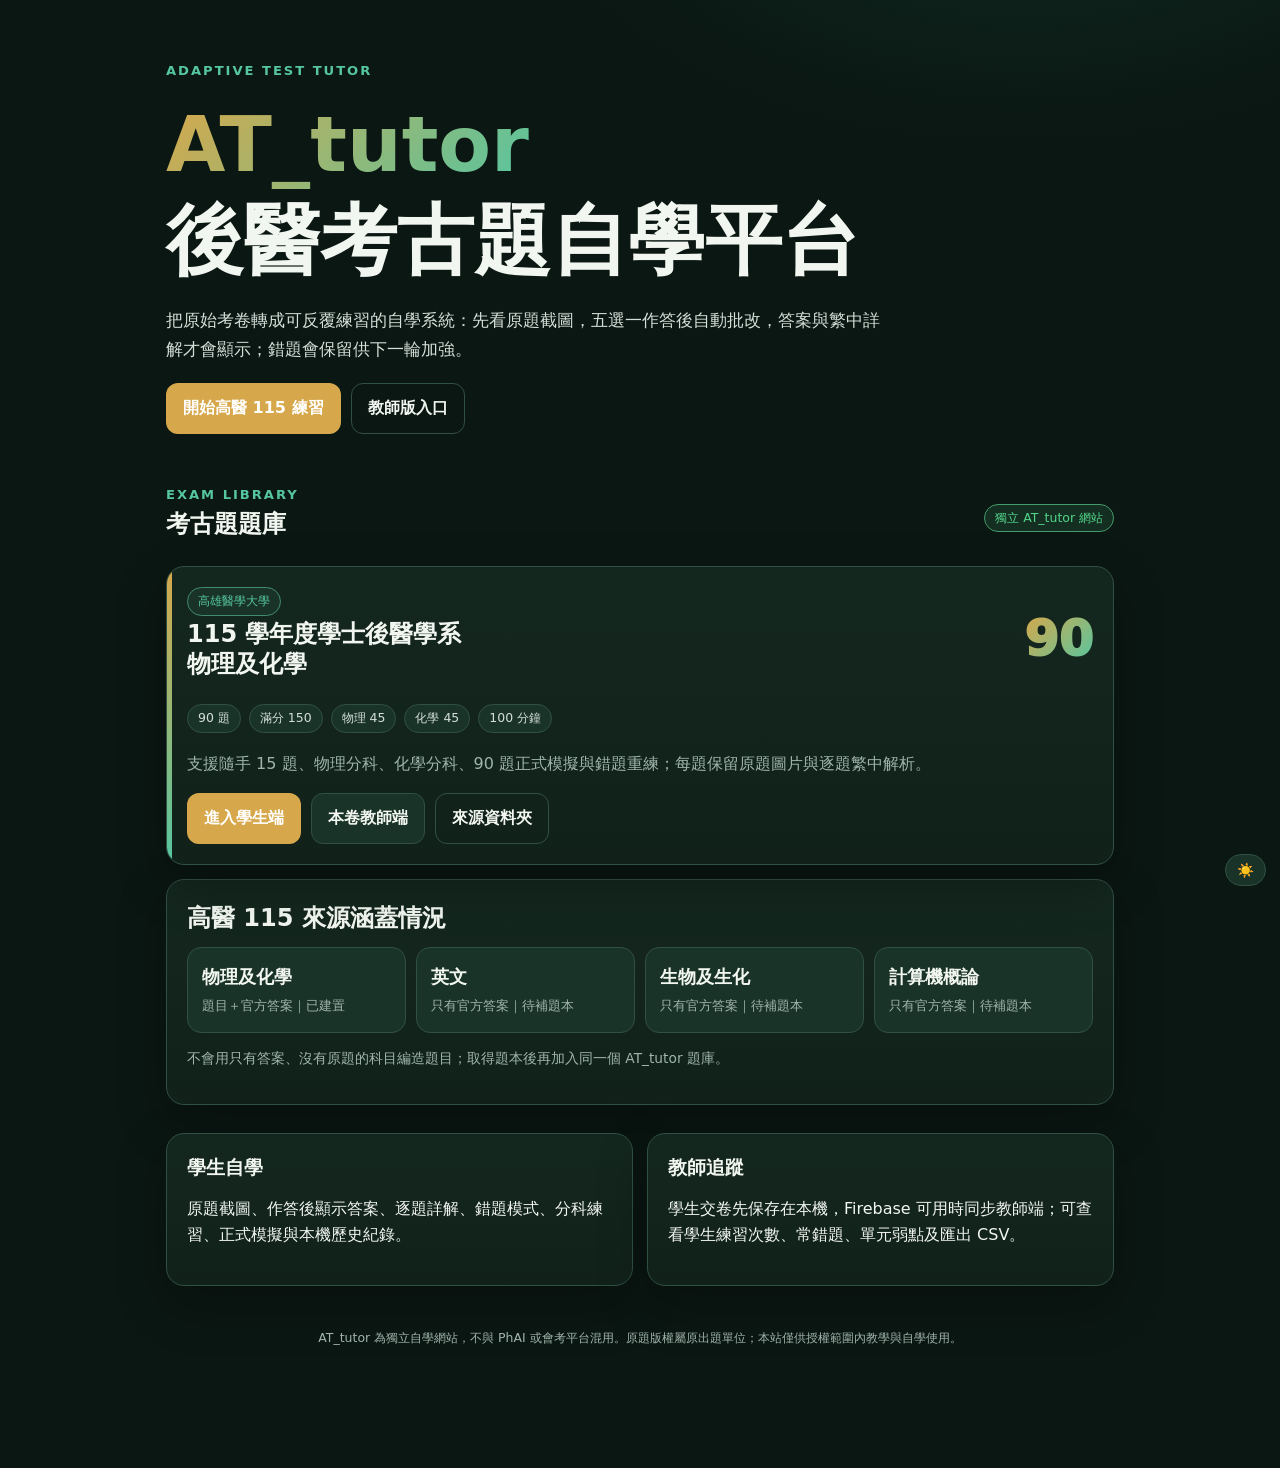
==== index.html @ 1be7ad7a "feat: launch AT_tutor KMU post-baccalaureate medicine quiz" ====
<!doctype html>
<html lang="zh-Hant">
<head>
<meta charset="utf-8">
<meta name="viewport" content="width=device-width,initial-scale=1,viewport-fit=cover">
<meta name="theme-color" content="#12261f">
<title>AT_tutor｜後醫考古題自學平台</title>
<meta name="description" content="AT_tutor 後醫考古題自學平台：原題截圖、五選一自動批改、逐題詳解、錯題練習與教師版統計。">
<link rel="stylesheet" href="shared/style.css">
<style>
.hero{padding:42px 0 22px}.eyebrow{letter-spacing:.15em;text-transform:uppercase;color:var(--accent2);font-weight:900;font-size:.82rem}.hero h1{font-size:clamp(2.2rem,7vw,4.8rem);max-width:820px;margin:.2em 0}.hero h1 span{background:linear-gradient(135deg,var(--accent),var(--accent2));-webkit-background-clip:text;background-clip:text;color:transparent}.hero p{max-width:720px;color:var(--soft);font-size:1.08rem}.hero-actions{display:flex;gap:10px;flex-wrap:wrap;margin-top:20px}.catalog{margin-top:28px}.exam-card{position:relative;overflow:hidden}.exam-card:before{content:"";position:absolute;inset:0 auto 0 0;width:5px;background:linear-gradient(var(--accent),var(--accent2))}.exam-meta{display:flex;gap:8px;flex-wrap:wrap;margin:12px 0 18px}.subject-grid{display:grid;grid-template-columns:repeat(4,1fr);gap:10px}.subject-grid>div{border:1px solid var(--line);border-radius:14px;padding:14px;background:var(--card2)}.subject-grid b{display:block;font-size:1.15rem}.subject-grid span{color:var(--muted);font-size:.82rem}@media(max-width:720px){.subject-grid{grid-template-columns:repeat(2,1fr)}}
</style>
</head>
<body>
<main class="wrap">
  <header class="hero">
    <div class="eyebrow">Adaptive Test Tutor</div>
    <h1><span>AT_tutor</span><br>後醫考古題自學平台</h1>
    <p>把原始考卷轉成可反覆練習的自學系統：先看原題截圖，五選一作答後自動批改，答案與繁中詳解才會顯示；錯題會保留供下一輪加強。</p>
    <div class="hero-actions">
      <a class="btn primary" href="exams/kmu-115-physchem/">開始高醫 115 練習</a>
      <a class="btn ghost" href="teacher.html">教師版入口</a>
    </div>
  </header>

  <section class="catalog">
    <div class="spread"><div><div class="eyebrow">Exam Library</div><h2>考古題題庫</h2></div><span class="chip good">獨立 AT_tutor 網站</span></div>
    <article class="card exam-card">
      <div class="spread"><div><span class="chip unit">高雄醫學大學</span><h2>115 學年度學士後醫學系<br>物理及化學</h2></div><div class="score">90</div></div>
      <div class="exam-meta"><span class="chip">90 題</span><span class="chip">滿分 150</span><span class="chip">物理 45</span><span class="chip">化學 45</span><span class="chip">100 分鐘</span></div>
      <p class="muted">支援隨手 15 題、物理分科、化學分科、90 題正式模擬與錯題重練；每題保留原題圖片與逐題繁中解析。</p>
      <div class="row"><a class="btn primary" href="exams/kmu-115-physchem/">進入學生端</a><a class="btn" href="exams/kmu-115-physchem/teacher.html">本卷教師端</a><a class="btn ghost" href="https://drive.google.com/drive/folders/1EG8uFQPnpE54WF2F9YGyZuThZXZ-NfF5" target="_blank" rel="noopener">來源資料夾</a></div>
    </article>
  </section>

  <section class="card">
    <h2>高醫 115 來源涵蓋情況</h2>
    <div class="subject-grid">
      <div><b>物理及化學</b><span>題目＋官方答案｜已建置</span></div>
      <div><b>英文</b><span>只有官方答案｜待補題本</span></div>
      <div><b>生物及生化</b><span>只有官方答案｜待補題本</span></div>
      <div><b>計算機概論</b><span>只有官方答案｜待補題本</span></div>
    </div>
    <p class="muted small">不會用只有答案、沒有原題的科目編造題目；取得題本後再加入同一個 AT_tutor 題庫。</p>
  </section>

  <section class="grid">
    <div class="card col-6"><h3>學生自學</h3><p>原題截圖、作答後顯示答案、逐題詳解、錯題模式、分科練習、正式模擬與本機歷史紀錄。</p></div>
    <div class="card col-6"><h3>教師追蹤</h3><p>學生交卷先保存在本機，Firebase 可用時同步教師端；可查看學生練習次數、常錯題、單元弱點及匯出 CSV。</p></div>
  </section>

  <footer class="foot">AT_tutor 為獨立自學網站，不與 PhAI 或會考平台混用。原題版權屬原出題單位；本站僅供授權範圍內教學與自學使用。</footer>
</main>
<button class="btn sm" id="themeToggle" aria-label="切換深淺色">☀️</button>
<script>(function(){const k='at_tutor_theme';const s=localStorage.getItem(k)||'dark';document.documentElement.dataset.theme=s;const b=document.getElementById('themeToggle');b.textContent=s==='light'?'🌙':'☀️';b.onclick=()=>{const n=document.documentElement.dataset.theme==='light'?'dark':'light';document.documentElement.dataset.theme=n;localStorage.setItem(k,n);b.textContent=n==='light'?'🌙':'☀️';};})();</script>
</body>
</html>
---- shared/style.css ----
/* AT_tutor shared style */
:root{
  color-scheme:dark;
  --bg:#0b1713;--bg2:#102a22;--card:#14271f;--card2:#1a3329;--line:#315044;
  --text:#f2f6f1;--muted:#9fb4aa;--soft:#d4dfd8;--accent:#d7a84b;--accent2:#55c6a1;
  --good:#54d68a;--bad:#ff6b62;--warn:#f2bd42;--shadow:0 18px 50px rgba(0,0,0,.28);
}
html[data-theme="light"]{
  color-scheme:light;--bg:#f7f4ec;--bg2:#e5f2ea;--card:#fffdf7;--card2:#f3f7f2;--line:#d8e2da;
  --text:#173028;--muted:#687b72;--soft:#344c43;--accent:#a06b08;--accent2:#087d61;
  --good:#138a48;--bad:#c93f38;--warn:#a66c00;--shadow:0 14px 36px rgba(33,70,54,.12);
}
*{box-sizing:border-box;-webkit-tap-highlight-color:transparent}
html,body{margin:0;padding:0}
body{font-family:"Segoe UI","Microsoft JhengHei",system-ui,-apple-system,"PingFang TC",sans-serif;background:radial-gradient(900px 520px at 80% -10%,var(--bg2),var(--bg) 55%);color:var(--text);line-height:1.65;font-size:16px;min-height:100vh}
a{color:var(--accent)}
.wrap{max-width:980px;margin:0 auto;padding:18px 16px 92px}.narrow{max-width:860px}
h1,h2,h3{line-height:1.25;margin:.15em 0 .55em}.sub{color:var(--muted);font-size:.92rem}.muted{color:var(--muted)}.small{font-size:.86rem}.center{text-align:center}.right{text-align:right}.mono{font-family:ui-monospace,SFMono-Regular,Consolas,monospace}
.brand{display:flex;gap:13px;align-items:center;margin:6px 0 12px}.logo{width:48px;height:48px;border-radius:14px;background:linear-gradient(135deg,var(--accent),var(--accent2));display:grid;place-items:center;font-weight:900;color:#fff;font-size:22px;box-shadow:var(--shadow)}.brand h1{margin:0;font-size:1.45rem}
.card{background:linear-gradient(180deg,var(--card),color-mix(in srgb,var(--card) 85%,#000 15%));border:1px solid var(--line);border-radius:18px;padding:20px;margin:14px 0;box-shadow:var(--shadow)}.card.tight{padding:14px 16px}.inset{background:var(--card2);border:1px solid var(--line);border-radius:14px;padding:14px}.spread{display:flex;justify-content:space-between;align-items:center;gap:12px;flex-wrap:wrap}.row{display:flex;gap:10px;flex-wrap:wrap;align-items:center}.grid{display:grid;grid-template-columns:repeat(12,1fr);gap:14px}.col-4{grid-column:span 4}.col-6{grid-column:span 6}.col-8{grid-column:span 8}.col-12{grid-column:span 12}@media(max-width:720px){.col-4,.col-6,.col-8{grid-column:span 12}.brand h1{font-size:1.22rem}}
.btn{display:inline-flex;align-items:center;justify-content:center;gap:8px;border:1px solid var(--line);background:var(--card2);color:var(--text);border-radius:12px;padding:11px 16px;font-weight:750;text-decoration:none;cursor:pointer;transition:.14s;font-size:1rem}.btn:hover{border-color:var(--accent);transform:translateY(-1px)}.btn:disabled{opacity:.45;cursor:not-allowed;transform:none}.btn.primary{background:var(--accent);border-color:transparent;color:#fff}.btn.accent{background:var(--accent2);border-color:transparent;color:#022d28}.btn.bad{background:var(--bad);border-color:transparent;color:white}.btn.ghost{background:transparent}.btn.block{display:flex;width:100%}.btn.sm{padding:7px 11px;font-size:.86rem;border-radius:10px}.btn.option{justify-content:flex-start;text-align:left;width:100%;padding:14px 15px}.btn.option .key{width:30px;height:30px;border-radius:9px;background:rgba(255,255,255,.08);display:grid;place-items:center;flex:0 0 auto}.btn.option.selected{border-color:var(--accent);background:color-mix(in srgb,var(--accent) 18%,var(--card2))}.btn.option.correct{border-color:var(--good);background:color-mix(in srgb,var(--good) 18%,var(--card2))}.btn.option.wrong{border-color:var(--bad);background:color-mix(in srgb,var(--bad) 18%,var(--card2))}
input,select,textarea{width:100%;border:1px solid var(--line);background:color-mix(in srgb,var(--card2) 86%,#000 14%);color:var(--text);border-radius:12px;padding:12px 13px;font:inherit}input:focus,select:focus,textarea:focus{outline:none;border-color:var(--accent)}label.lbl{display:block;color:var(--muted);font-size:.86rem;margin:0 0 6px}.chip{display:inline-flex;align-items:center;gap:5px;border:1px solid var(--line);background:var(--card2);color:var(--soft);border-radius:999px;padding:3px 10px;font-size:.78rem}.chip.good{border-color:color-mix(in srgb,var(--good) 55%,var(--line));color:var(--good);background:color-mix(in srgb,var(--good) 12%,transparent)}.chip.bad{border-color:color-mix(in srgb,var(--bad) 55%,var(--line));color:var(--bad);background:color-mix(in srgb,var(--bad) 12%,transparent)}.chip.warn{border-color:color-mix(in srgb,var(--warn) 55%,var(--line));color:var(--warn);background:color-mix(in srgb,var(--warn) 10%,transparent)}.chip.unit{color:var(--accent2);border-color:color-mix(in srgb,var(--accent2) 50%,var(--line))}
.modegrid{display:grid;grid-template-columns:repeat(3,1fr);gap:12px}.modecard{background:var(--card2);border:1px solid var(--line);border-radius:16px;padding:16px;text-align:left;color:var(--text);cursor:pointer}.modecard:hover{border-color:var(--accent);transform:translateY(-2px)}.modecard .mi{font-size:30px}.modecard .mt{font-size:1.05rem;font-weight:900;margin:4px 0}.modecard .md{font-size:.86rem;color:var(--muted)}@media(max-width:720px){.modegrid{grid-template-columns:1fr}}
.pbar{height:10px;background:color-mix(in srgb,var(--card2) 70%,#000);border:1px solid var(--line);border-radius:999px;overflow:hidden}.pbar>span{display:block;height:100%;background:linear-gradient(90deg,var(--accent),var(--accent2));width:0}.qnav{display:grid;grid-template-columns:repeat(10,1fr);gap:7px}.qnav button{border:1px solid var(--line);background:var(--card2);color:var(--soft);border-radius:9px;aspect-ratio:1;font-weight:800;cursor:pointer}.qnav button.cur{outline:2px solid var(--accent);outline-offset:1px}.qnav button.done{background:color-mix(in srgb,var(--accent) 18%,var(--card2))}.qnav button.right{background:color-mix(in srgb,var(--good) 18%,var(--card2));color:var(--good)}.qnav button.wrong{background:color-mix(in srgb,var(--bad) 18%,var(--card2));color:var(--bad)}@media(max-width:560px){.qnav{grid-template-columns:repeat(8,1fr)}}
.source-img{display:block;max-width:100%;margin:10px auto 12px;border-radius:14px;background:#fff;border:1px solid var(--line);cursor:zoom-in}.source-note{text-align:center;color:var(--muted);font-size:.78rem;margin-top:-4px}.explain{margin-top:12px;border:1px solid color-mix(in srgb,var(--accent2) 35%,var(--line));background:color-mix(in srgb,var(--accent2) 10%,var(--card));border-radius:14px;padding:12px 14px}.score{font-size:3.1rem;font-weight:950;background:linear-gradient(135deg,var(--accent),var(--accent2));-webkit-background-clip:text;background-clip:text;color:transparent;line-height:1}.kpi{display:grid;grid-template-columns:repeat(4,1fr);gap:12px}.kpi .b{background:var(--card2);border:1px solid var(--line);border-radius:14px;padding:13px}.kpi .n{font-size:1.55rem;font-weight:900}.kpi .t{font-size:.82rem;color:var(--muted)}@media(max-width:720px){.kpi{grid-template-columns:repeat(2,1fr)}}
table{width:100%;border-collapse:collapse}th,td{padding:9px 8px;border-bottom:1px solid var(--line);vertical-align:top}th{color:var(--muted);font-size:.82rem;text-align:left}.minibar{height:9px;border:1px solid var(--line);background:color-mix(in srgb,var(--card2) 70%,#000);border-radius:999px;overflow:hidden}.minibar>span{display:block;height:100%}.att{display:flex;gap:12px;align-items:center;background:var(--card2);border:1px solid var(--line);border-radius:14px;padding:12px;margin:8px 0}.att .badge{width:50px;height:50px;border-radius:12px;display:grid;place-items:center;background:var(--card);border:1px solid var(--line);font-weight:900}.att .grow{flex:1}.foot{color:var(--muted);text-align:center;font-size:.78rem;margin:28px 0}.lb{position:fixed;inset:0;background:rgba(0,0,0,.86);display:none;place-items:center;z-index:80;padding:16px;cursor:zoom-out}.lb.on{display:grid}.lb img{max-width:100%;max-height:94vh;border-radius:12px;background:#fff}.stickybar{position:sticky;bottom:0;margin:16px -16px -92px;padding:12px 16px;background:linear-gradient(0deg,var(--bg) 70%,transparent)}
#themeToggle{position:fixed;right:14px;bottom:14px;z-index:70;border-radius:999px}.hide{display:none!important}
.print-only{display:none}@media print{body{background:white;color:black}.btn,#themeToggle,.stickybar,.foot{display:none!important}.card{box-shadow:none;border-color:#aaa}.print-only{display:block}}
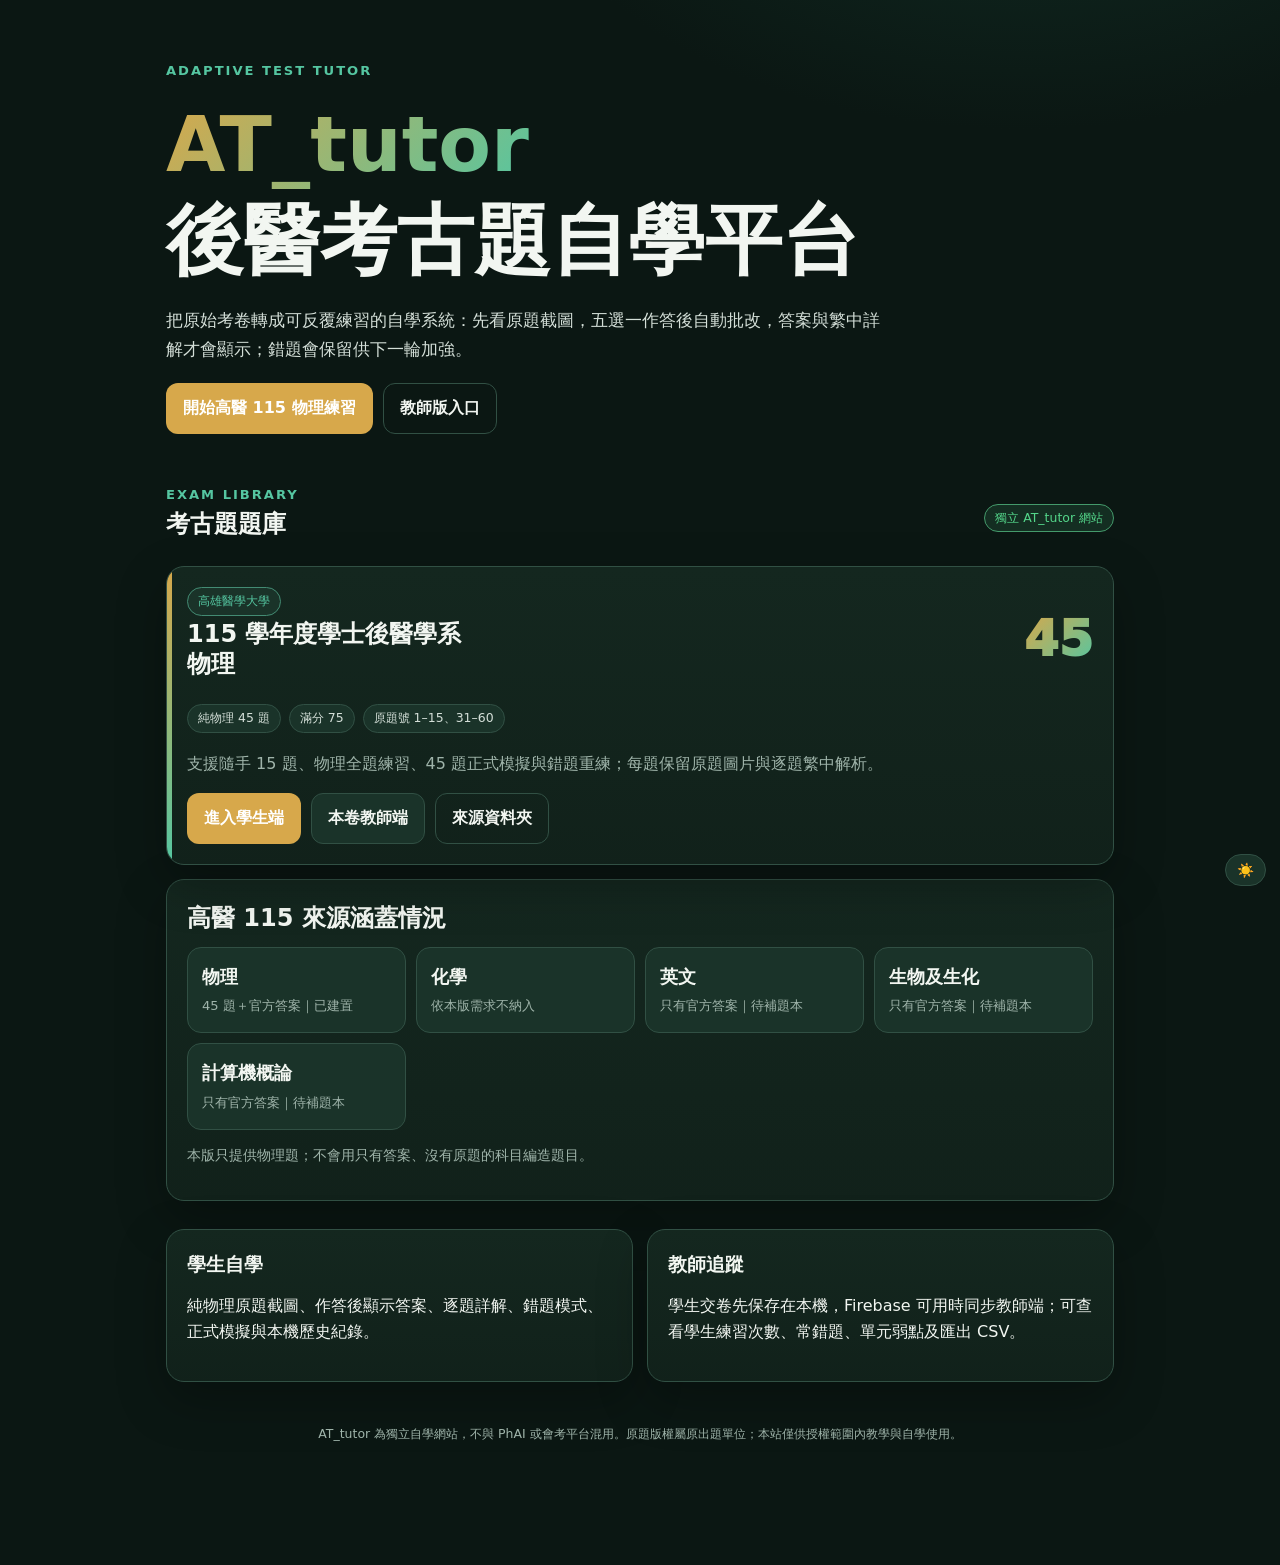
==== commit b5d26f4a: "Convert KMU 115 quiz to physics only" ====
--- a/index.html
+++ b/index.html
@@ -18,7 +18,7 @@
     <h1><span>AT_tutor</span><br>後醫考古題自學平台</h1>
     <p>把原始考卷轉成可反覆練習的自學系統：先看原題截圖，五選一作答後自動批改，答案與繁中詳解才會顯示；錯題會保留供下一輪加強。</p>
     <div class="hero-actions">
-      <a class="btn primary" href="exams/kmu-115-physchem/">開始高醫 115 練習</a>
+      <a class="btn primary" href="exams/kmu-115-physics/">開始高醫 115 物理練習</a>
       <a class="btn ghost" href="teacher.html">教師版入口</a>
     </div>
   </header>
@@ -26,26 +26,27 @@
   <section class="catalog">
     <div class="spread"><div><div class="eyebrow">Exam Library</div><h2>考古題題庫</h2></div><span class="chip good">獨立 AT_tutor 網站</span></div>
     <article class="card exam-card">
-      <div class="spread"><div><span class="chip unit">高雄醫學大學</span><h2>115 學年度學士後醫學系<br>物理及化學</h2></div><div class="score">90</div></div>
-      <div class="exam-meta"><span class="chip">90 題</span><span class="chip">滿分 150</span><span class="chip">物理 45</span><span class="chip">化學 45</span><span class="chip">100 分鐘</span></div>
-      <p class="muted">支援隨手 15 題、物理分科、化學分科、90 題正式模擬與錯題重練；每題保留原題圖片與逐題繁中解析。</p>
-      <div class="row"><a class="btn primary" href="exams/kmu-115-physchem/">進入學生端</a><a class="btn" href="exams/kmu-115-physchem/teacher.html">本卷教師端</a><a class="btn ghost" href="https://drive.google.com/drive/folders/1EG8uFQPnpE54WF2F9YGyZuThZXZ-NfF5" target="_blank" rel="noopener">來源資料夾</a></div>
+      <div class="spread"><div><span class="chip unit">高雄醫學大學</span><h2>115 學年度學士後醫學系<br>物理</h2></div><div class="score">45</div></div>
+      <div class="exam-meta"><span class="chip">純物理 45 題</span><span class="chip">滿分 75</span><span class="chip">原題號 1–15、31–60</span></div>
+      <p class="muted">支援隨手 15 題、物理全題練習、45 題正式模擬與錯題重練；每題保留原題圖片與逐題繁中解析。</p>
+      <div class="row"><a class="btn primary" href="exams/kmu-115-physics/">進入學生端</a><a class="btn" href="exams/kmu-115-physics/teacher.html">本卷教師端</a><a class="btn ghost" href="https://drive.google.com/drive/folders/1EG8uFQPnpE54WF2F9YGyZuThZXZ-NfF5" target="_blank" rel="noopener">來源資料夾</a></div>
     </article>
   </section>
 
   <section class="card">
     <h2>高醫 115 來源涵蓋情況</h2>
     <div class="subject-grid">
-      <div><b>物理及化學</b><span>題目＋官方答案｜已建置</span></div>
+      <div><b>物理</b><span>45 題＋官方答案｜已建置</span></div>
+      <div><b>化學</b><span>依本版需求不納入</span></div>
       <div><b>英文</b><span>只有官方答案｜待補題本</span></div>
       <div><b>生物及生化</b><span>只有官方答案｜待補題本</span></div>
       <div><b>計算機概論</b><span>只有官方答案｜待補題本</span></div>
     </div>
-    <p class="muted small">不會用只有答案、沒有原題的科目編造題目；取得題本後再加入同一個 AT_tutor 題庫。</p>
+    <p class="muted small">本版只提供物理題；不會用只有答案、沒有原題的科目編造題目。</p>
   </section>
 
   <section class="grid">
-    <div class="card col-6"><h3>學生自學</h3><p>原題截圖、作答後顯示答案、逐題詳解、錯題模式、分科練習、正式模擬與本機歷史紀錄。</p></div>
+    <div class="card col-6"><h3>學生自學</h3><p>純物理原題截圖、作答後顯示答案、逐題詳解、錯題模式、正式模擬與本機歷史紀錄。</p></div>
     <div class="card col-6"><h3>教師追蹤</h3><p>學生交卷先保存在本機，Firebase 可用時同步教師端；可查看學生練習次數、常錯題、單元弱點及匯出 CSV。</p></div>
   </section>
 
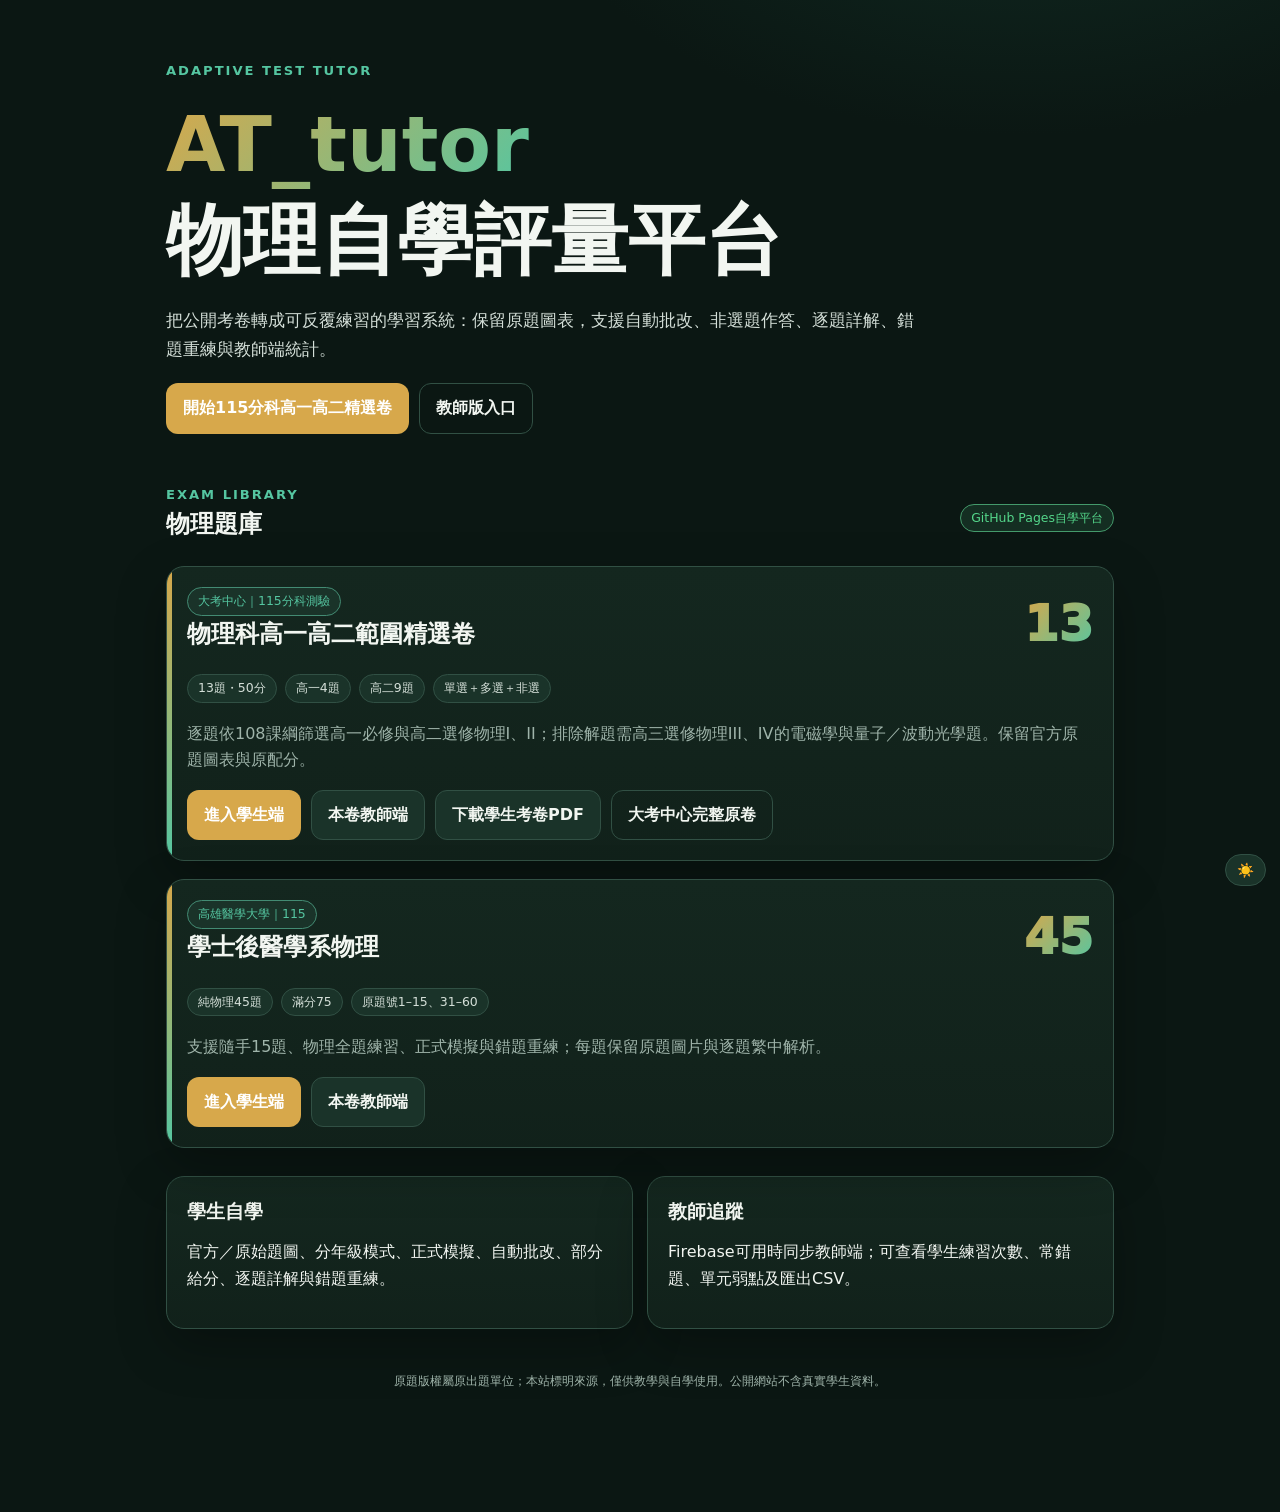
==== commit 00e2fc17: "Add CEEC 115 physics grade 10-11 practice exam" ====
--- a/index.html
+++ b/index.html
@@ -4,55 +4,18 @@
 <meta charset="utf-8">
 <meta name="viewport" content="width=device-width,initial-scale=1,viewport-fit=cover">
 <meta name="theme-color" content="#12261f">
-<title>AT_tutor｜後醫考古題自學平台</title>
-<meta name="description" content="AT_tutor 後醫考古題自學平台：原題截圖、五選一自動批改、逐題詳解、錯題練習與教師版統計。">
+<title>AT_tutor｜物理自學評量平台</title>
+<meta name="description" content="AT_tutor物理自學評量平台：官方原題截圖、自動批改、非選題結構化作答、逐題詳解、錯題練習與教師統計。">
 <link rel="stylesheet" href="shared/style.css">
-<style>
-.hero{padding:42px 0 22px}.eyebrow{letter-spacing:.15em;text-transform:uppercase;color:var(--accent2);font-weight:900;font-size:.82rem}.hero h1{font-size:clamp(2.2rem,7vw,4.8rem);max-width:820px;margin:.2em 0}.hero h1 span{background:linear-gradient(135deg,var(--accent),var(--accent2));-webkit-background-clip:text;background-clip:text;color:transparent}.hero p{max-width:720px;color:var(--soft);font-size:1.08rem}.hero-actions{display:flex;gap:10px;flex-wrap:wrap;margin-top:20px}.catalog{margin-top:28px}.exam-card{position:relative;overflow:hidden}.exam-card:before{content:"";position:absolute;inset:0 auto 0 0;width:5px;background:linear-gradient(var(--accent),var(--accent2))}.exam-meta{display:flex;gap:8px;flex-wrap:wrap;margin:12px 0 18px}.subject-grid{display:grid;grid-template-columns:repeat(4,1fr);gap:10px}.subject-grid>div{border:1px solid var(--line);border-radius:14px;padding:14px;background:var(--card2)}.subject-grid b{display:block;font-size:1.15rem}.subject-grid span{color:var(--muted);font-size:.82rem}@media(max-width:720px){.subject-grid{grid-template-columns:repeat(2,1fr)}}
-</style>
+<style>.hero{padding:42px 0 22px}.eyebrow{letter-spacing:.15em;text-transform:uppercase;color:var(--accent2);font-weight:900;font-size:.82rem}.hero h1{font-size:clamp(2.2rem,7vw,4.8rem);max-width:820px;margin:.2em 0}.hero h1 span{background:linear-gradient(135deg,var(--accent),var(--accent2));-webkit-background-clip:text;background-clip:text;color:transparent}.hero p{max-width:760px;color:var(--soft);font-size:1.08rem}.hero-actions{display:flex;gap:10px;flex-wrap:wrap;margin-top:20px}.catalog{margin-top:28px}.exam-card{position:relative;overflow:hidden}.exam-card:before{content:"";position:absolute;inset:0 auto 0 0;width:5px;background:linear-gradient(var(--accent),var(--accent2))}.exam-meta{display:flex;gap:8px;flex-wrap:wrap;margin:12px 0 18px}.exam-card+.exam-card{margin-top:18px}</style>
 </head>
 <body>
 <main class="wrap">
-  <header class="hero">
-    <div class="eyebrow">Adaptive Test Tutor</div>
-    <h1><span>AT_tutor</span><br>後醫考古題自學平台</h1>
-    <p>把原始考卷轉成可反覆練習的自學系統：先看原題截圖，五選一作答後自動批改，答案與繁中詳解才會顯示；錯題會保留供下一輪加強。</p>
-    <div class="hero-actions">
-      <a class="btn primary" href="exams/kmu-115-physics/">開始高醫 115 物理練習</a>
-      <a class="btn ghost" href="teacher.html">教師版入口</a>
-    </div>
-  </header>
-
-  <section class="catalog">
-    <div class="spread"><div><div class="eyebrow">Exam Library</div><h2>考古題題庫</h2></div><span class="chip good">獨立 AT_tutor 網站</span></div>
-    <article class="card exam-card">
-      <div class="spread"><div><span class="chip unit">高雄醫學大學</span><h2>115 學年度學士後醫學系<br>物理</h2></div><div class="score">45</div></div>
-      <div class="exam-meta"><span class="chip">純物理 45 題</span><span class="chip">滿分 75</span><span class="chip">原題號 1–15、31–60</span></div>
-      <p class="muted">支援隨手 15 題、物理全題練習、45 題正式模擬與錯題重練；每題保留原題圖片與逐題繁中解析。</p>
-      <div class="row"><a class="btn primary" href="exams/kmu-115-physics/">進入學生端</a><a class="btn" href="exams/kmu-115-physics/teacher.html">本卷教師端</a><a class="btn ghost" href="https://drive.google.com/drive/folders/1EG8uFQPnpE54WF2F9YGyZuThZXZ-NfF5" target="_blank" rel="noopener">來源資料夾</a></div>
-    </article>
-  </section>
-
-  <section class="card">
-    <h2>高醫 115 來源涵蓋情況</h2>
-    <div class="subject-grid">
-      <div><b>物理</b><span>45 題＋官方答案｜已建置</span></div>
-      <div><b>化學</b><span>依本版需求不納入</span></div>
-      <div><b>英文</b><span>只有官方答案｜待補題本</span></div>
-      <div><b>生物及生化</b><span>只有官方答案｜待補題本</span></div>
-      <div><b>計算機概論</b><span>只有官方答案｜待補題本</span></div>
-    </div>
-    <p class="muted small">本版只提供物理題；不會用只有答案、沒有原題的科目編造題目。</p>
-  </section>
-
-  <section class="grid">
-    <div class="card col-6"><h3>學生自學</h3><p>純物理原題截圖、作答後顯示答案、逐題詳解、錯題模式、正式模擬與本機歷史紀錄。</p></div>
-    <div class="card col-6"><h3>教師追蹤</h3><p>學生交卷先保存在本機，Firebase 可用時同步教師端；可查看學生練習次數、常錯題、單元弱點及匯出 CSV。</p></div>
-  </section>
-
-  <footer class="foot">AT_tutor 為獨立自學網站，不與 PhAI 或會考平台混用。原題版權屬原出題單位；本站僅供授權範圍內教學與自學使用。</footer>
-</main>
-<button class="btn sm" id="themeToggle" aria-label="切換深淺色">☀️</button>
-<script>(function(){const k='at_tutor_theme';const s=localStorage.getItem(k)||'dark';document.documentElement.dataset.theme=s;const b=document.getElementById('themeToggle');b.textContent=s==='light'?'🌙':'☀️';b.onclick=()=>{const n=document.documentElement.dataset.theme==='light'?'dark':'light';document.documentElement.dataset.theme=n;localStorage.setItem(k,n);b.textContent=n==='light'?'🌙':'☀️';};})();</script>
-</body>
-</html>
+<header class="hero"><div class="eyebrow">Adaptive Test Tutor</div><h1><span>AT_tutor</span><br>物理自學評量平台</h1><p>把公開考卷轉成可反覆練習的學習系統：保留原題圖表，支援自動批改、非選題作答、逐題詳解、錯題重練與教師端統計。</p><div class="hero-actions"><a class="btn primary" href="exams/ceec-115-physics-g10-g11/">開始115分科高一高二精選卷</a><a class="btn ghost" href="teacher.html">教師版入口</a></div></header>
+<section class="catalog"><div class="spread"><div><div class="eyebrow">Exam Library</div><h2>物理題庫</h2></div><span class="chip good">GitHub Pages自學平台</span></div>
+<article class="card exam-card"><div class="spread"><div><span class="chip unit">大考中心｜115分科測驗</span><h2>物理科高一高二範圍精選卷</h2></div><div class="score">13</div></div><div class="exam-meta"><span class="chip">13題・50分</span><span class="chip">高一4題</span><span class="chip">高二9題</span><span class="chip">單選＋多選＋非選</span></div><p class="muted">逐題依108課綱篩選高一必修與高二選修物理I、II；排除解題需高三選修物理III、IV的電磁學與量子／波動光學題。保留官方原題圖表與原配分。</p><div class="row"><a class="btn primary" href="exams/ceec-115-physics-g10-g11/">進入學生端</a><a class="btn" href="exams/ceec-115-physics-g10-g11/teacher.html">本卷教師端</a><a class="btn" href="exams/ceec-115-physics-g10-g11/downloads/ceec_115_physics_g10_g11_exam.pdf">下載學生考卷PDF</a><a class="btn ghost" href="https://www.ceec.edu.tw/files/file_pool/1/0Q194365922929011621/05-115%E5%88%86%E7%A7%91%E6%B8%AC%E9%A9%97%E7%89%A9%E7%90%86%E8%80%83%E7%A7%91%E8%A9%A6%E5%8D%B7.pdf" target="_blank" rel="noopener">大考中心完整原卷</a></div></article>
+<article class="card exam-card"><div class="spread"><div><span class="chip unit">高雄醫學大學｜115</span><h2>學士後醫學系物理</h2></div><div class="score">45</div></div><div class="exam-meta"><span class="chip">純物理45題</span><span class="chip">滿分75</span><span class="chip">原題號1–15、31–60</span></div><p class="muted">支援隨手15題、物理全題練習、正式模擬與錯題重練；每題保留原題圖片與逐題繁中解析。</p><div class="row"><a class="btn primary" href="exams/kmu-115-physics/">進入學生端</a><a class="btn" href="exams/kmu-115-physics/teacher.html">本卷教師端</a></div></article></section>
+<section class="grid"><div class="card col-6"><h3>學生自學</h3><p>官方／原始題圖、分年級模式、正式模擬、自動批改、部分給分、逐題詳解與錯題重練。</p></div><div class="card col-6"><h3>教師追蹤</h3><p>Firebase可用時同步教師端；可查看學生練習次數、常錯題、單元弱點及匯出CSV。</p></div></section>
+<footer class="foot">原題版權屬原出題單位；本站標明來源，僅供教學與自學使用。公開網站不含真實學生資料。</footer>
+</main><button class="btn sm" id="themeToggle" aria-label="切換深淺色">☀️</button><script>(function(){const k='at_tutor_theme';const s=localStorage.getItem(k)||'dark';document.documentElement.dataset.theme=s;const b=document.getElementById('themeToggle');b.textContent=s==='light'?'🌙':'☀️';b.onclick=()=>{const n=document.documentElement.dataset.theme==='light'?'dark':'light';document.documentElement.dataset.theme=n;localStorage.setItem(k,n);b.textContent=n==='light'?'🌙':'☀️';};})();</script>
+</body></html>
